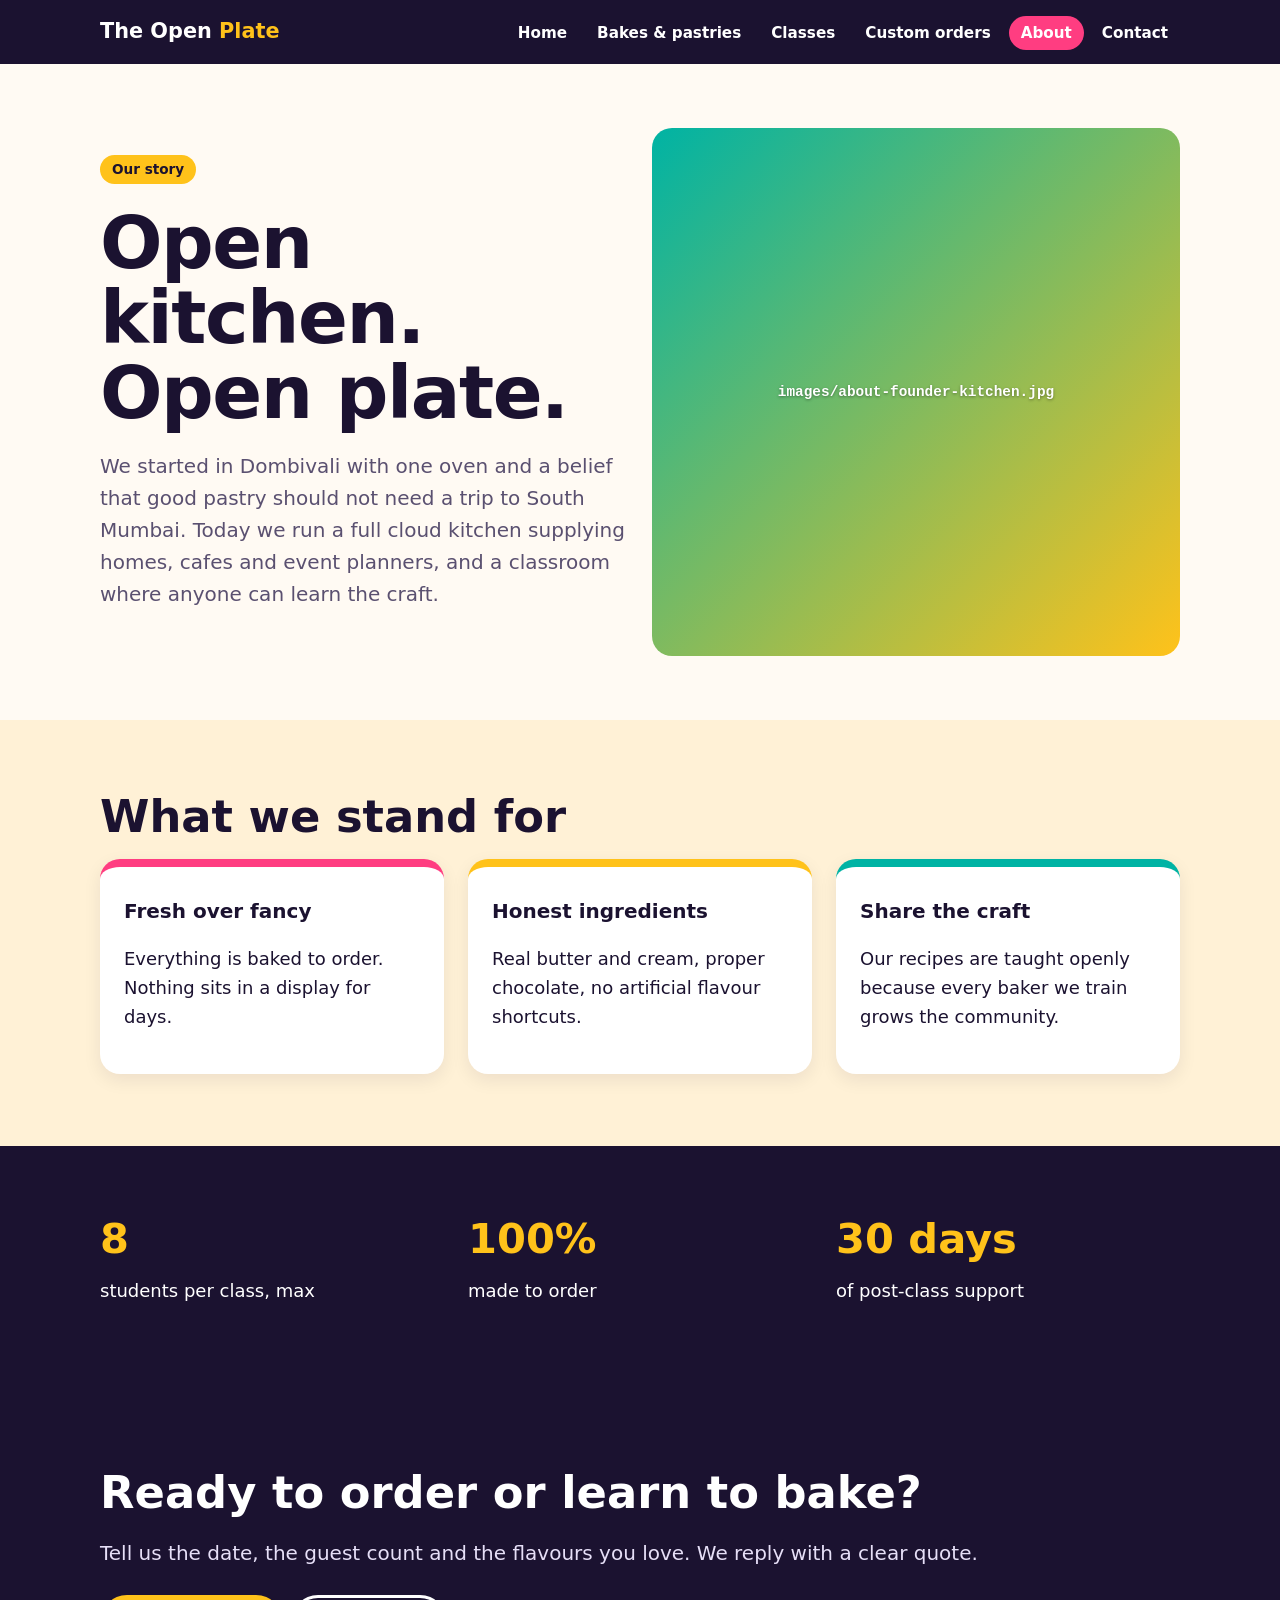
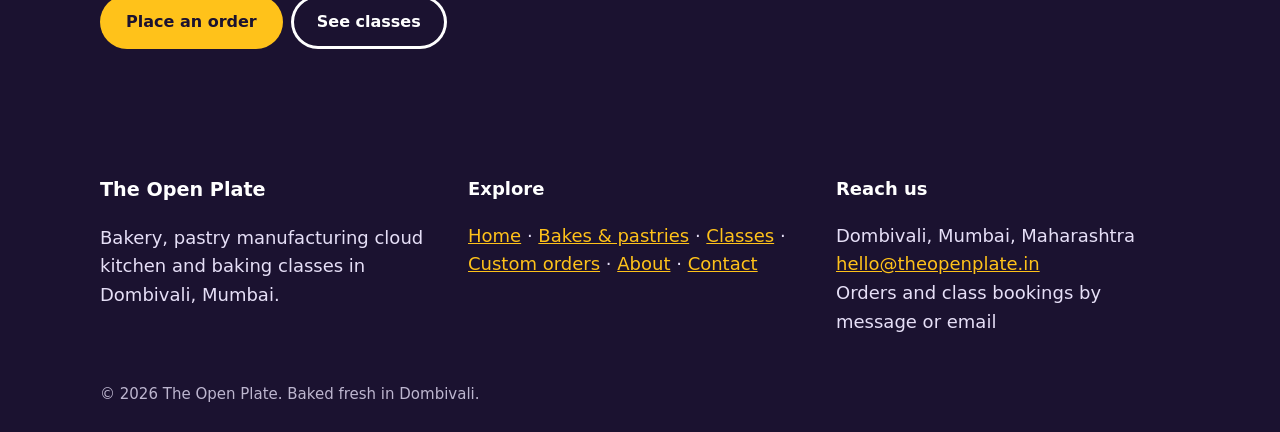
==== about.html @ f0460366 "Launch The Open Plate website" ====
<!doctype html><html lang="en"><head><meta charset="utf-8"><meta name="viewport" content="width=device-width,initial-scale=1">
<title>About The Open Plate | Dombivali cloud kitchen and baking school</title><meta name="description" content="The Open Plate is a Dombivali cloud kitchen that makes pastries and baked goods in small batches and teaches baking to home cooks."><link rel="stylesheet" href="assets.css"></head><body>
<header><div class="wrap nav"><a class="brand" href="index.html">The Open <span>Plate</span></a>
<button id="mb" aria-expanded="false" aria-controls="menu">Menu</button><nav aria-label="Main"><ul id="menu"><li><a href="index.html">Home</a></li><li><a href="menu.html">Bakes & pastries</a></li><li><a href="classes.html">Classes</a></li><li><a href="custom-orders.html">Custom orders</a></li><li><a href="about.html" aria-current=page>About</a></li><li><a href="contact.html">Contact</a></li></ul></nav></div></header>
<main><section class="hero"><div class="wrap grid g2"><div><span class="chip">Our story</span><h1>Open kitchen. Open plate.</h1><p class="lead">We started in Dombivali with one oven and a belief that good pastry should not need a trip to South Mumbai. Today we run a full cloud kitchen supplying homes, cafes and event planners, and a classroom where anyone can learn the craft.</p></div><div class="ph c tall" data-name="images/about-founder-kitchen.jpg"><img src="images/about-founder-kitchen.jpg" alt="The Open Plate baker rolling out pastry dough at the counter" loading="lazy" onerror="this.remove()"></div></div></section>
<section class="alt"><div class="wrap"><h2>What we stand for</h2><div class="grid g3">
<article class="card "><h3>Fresh over fancy</h3><p>Everything is baked to order. Nothing sits in a display for days.</p></article>
<article class="card y"><h3>Honest ingredients</h3><p>Real butter and cream, proper chocolate, no artificial flavour shortcuts.</p></article>
<article class="card t"><h3>Share the craft</h3><p>Our recipes are taught openly because every baker we train grows the community.</p></article></div></div></section>
<section class="dark"><div class="wrap grid g3"><div><div class="stat">8</div><p>students per class, max</p></div><div><div class="stat">100%</div><p>made to order</p></div><div><div class="stat">30 days</div><p>of post-class support</p></div></div></section><section class="dark"><div class="wrap"><h2>Ready to order or learn to bake?</h2><p class="lead">Tell us the date, the guest count and the flavours you love. We reply with a clear quote.</p><a class="btn y" href="contact.html">Place an order</a><a class="btn o" href="classes.html">See classes</a></div></section></main>
<footer><div class="wrap"><div class="grid g3"><div><strong style="color:#fff;font-size:1.2rem">The Open Plate</strong><p>Bakery, pastry manufacturing cloud kitchen and baking classes in Dombivali, Mumbai.</p></div>
<div><strong style="color:#fff">Explore</strong><p><a href="index.html">Home</a> · <a href="menu.html">Bakes & pastries</a> · <a href="classes.html">Classes</a> · <a href="custom-orders.html">Custom orders</a> · <a href="about.html">About</a> · <a href="contact.html">Contact</a></p></div>
<div><strong style="color:#fff">Reach us</strong><p>Dombivali, Mumbai, Maharashtra<br><a href="mailto:hello@theopenplate.in">hello@theopenplate.in</a><br>Orders and class bookings by message or email</p></div></div>
<small>© <span id="yr"></span> The Open Plate. Baked fresh in Dombivali.</small></div></footer>
<script>document.getElementById("yr").textContent=new Date().getFullYear();var b=document.getElementById("mb"),m=document.getElementById("menu");b.onclick=function(){var o=m.classList.toggle("open");b.setAttribute("aria-expanded",o)}</script></body></html>
---- assets.css ----
:root{--ink:#1b1230;--bg:#fffaf3;--pink:#ff3d81;--yellow:#ffc21a;--teal:#00b3a4;--violet:#6c3df5;--card:#fff;--muted:#5a5070}
*{box-sizing:border-box}html{scroll-behavior:smooth}
body{margin:0;font:18px/1.6 system-ui,-apple-system,"Segoe UI",Roboto,sans-serif;color:var(--ink);background:var(--bg)}
a{color:var(--violet)}:focus-visible{outline:3px solid var(--violet);outline-offset:3px;border-radius:6px}
.wrap{max-width:1120px;margin:0 auto;padding:0 20px}
header{background:var(--ink);position:sticky;top:0;z-index:5}
.nav{display:flex;align-items:center;justify-content:space-between;min-height:64px}
.brand{color:#fff;font-weight:900;font-size:1.3rem;text-decoration:none}.brand span{color:var(--yellow)}
nav ul{display:flex;gap:6px;list-style:none;margin:0;padding:0}
nav a{color:#fff;text-decoration:none;padding:8px 12px;border-radius:99px;font-weight:600;font-size:.95rem}
nav a:hover,nav a[aria-current]{background:var(--pink)}
#mb{display:none;background:var(--yellow);border:0;border-radius:10px;padding:8px 14px;font-weight:800;color:var(--ink);cursor:pointer}
h1{font-size:clamp(2.4rem,7vw,4.6rem);line-height:1.02;margin:.2em 0;font-weight:900;letter-spacing:-.02em}
h2{font-size:clamp(1.8rem,4.5vw,2.8rem);line-height:1.1;margin:0 0 .4em;font-weight:900}
h3{margin:.2em 0;font-size:1.25rem}
section{padding:72px 0}.alt{background:#fff1d6}.dark{background:var(--ink);color:#fff}
.hero{padding:64px 0}.grid{display:grid;gap:24px}.g2{grid-template-columns:repeat(2,1fr)}.g3{grid-template-columns:repeat(3,1fr)}.g4{grid-template-columns:repeat(4,1fr)}
.hero .grid{align-items:center}.lead{font-size:1.25rem;color:var(--muted)}.dark .lead{color:#e6dff7}
.chip{display:inline-block;background:var(--yellow);color:var(--ink);font-weight:800;font-size:.85rem;padding:4px 12px;border-radius:99px;margin:0 6px 6px 0}
.chip.t{background:var(--teal);color:#fff}.chip.p{background:var(--pink);color:#fff}.chip.v{background:var(--violet);color:#fff}
.btn{display:inline-block;background:var(--pink);color:#fff;font-weight:800;padding:14px 26px;border-radius:99px;text-decoration:none;margin:6px 8px 6px 0;border:0;font-size:1rem;cursor:pointer}
.btn.y{background:var(--yellow);color:var(--ink)}.btn.o{background:transparent;color:var(--ink);box-shadow:inset 0 0 0 3px var(--ink)}.dark .btn.o{color:#fff;box-shadow:inset 0 0 0 3px #fff}
.card{background:var(--card);border-radius:20px;padding:24px;border-top:8px solid var(--pink);box-shadow:0 6px 18px rgba(27,18,48,.08);color:var(--ink);transition:transform .2s}
.card:hover{transform:translateY(-4px)}.card.y{border-color:var(--yellow)}.card.t{border-color:var(--teal)}.card.v{border-color:var(--violet)}
.card .ph{margin:-8px -8px 16px;width:calc(100% + 16px)}
.ph{position:relative;display:flex;align-items:center;justify-content:center;aspect-ratio:4/3;border-radius:20px;overflow:hidden;background:linear-gradient(135deg,#ff3d81,#ffc21a);color:#fff;font:700 .9rem monospace;text-align:center;padding:10px}
.ph.b{background:linear-gradient(135deg,#6c3df5,#00b3a4)}.ph.c{background:linear-gradient(135deg,#00b3a4,#ffc21a)}.ph.d{background:linear-gradient(135deg,#ff3d81,#6c3df5)}
.ph.tall{aspect-ratio:1/1}.ph.wide{aspect-ratio:16/7}.ph img{position:absolute;inset:0;width:100%;height:100%;object-fit:cover}
.ph::after{content:attr(data-name);text-shadow:0 1px 3px rgba(0,0,0,.4)}
ul.tick{list-style:none;padding:0}ul.tick li{padding-left:28px;position:relative;margin:.4em 0}ul.tick li::before{content:"✓";position:absolute;left:0;color:var(--teal);font-weight:900}
.stat{font-size:2.6rem;font-weight:900;color:var(--yellow);line-height:1}
form{display:grid;gap:14px}label{font-weight:700}
input,select,textarea{width:100%;padding:12px 14px;border:2px solid var(--ink);border-radius:12px;font:inherit;background:#fff}
footer{background:var(--ink);color:#e6dff7;padding:48px 0 24px}footer a{color:var(--yellow)}
footer .grid{margin-bottom:24px}small{opacity:.8}
@media(max-width:860px){.g2,.g3,.g4{grid-template-columns:1fr}#mb{display:block}
nav ul{display:none;position:absolute;left:0;right:0;top:64px;background:var(--ink);flex-direction:column;padding:12px 20px}nav ul.open{display:flex}}
@media(prefers-reduced-motion:reduce){*{transition:none!important;scroll-behavior:auto!important}.card:hover{transform:none}}
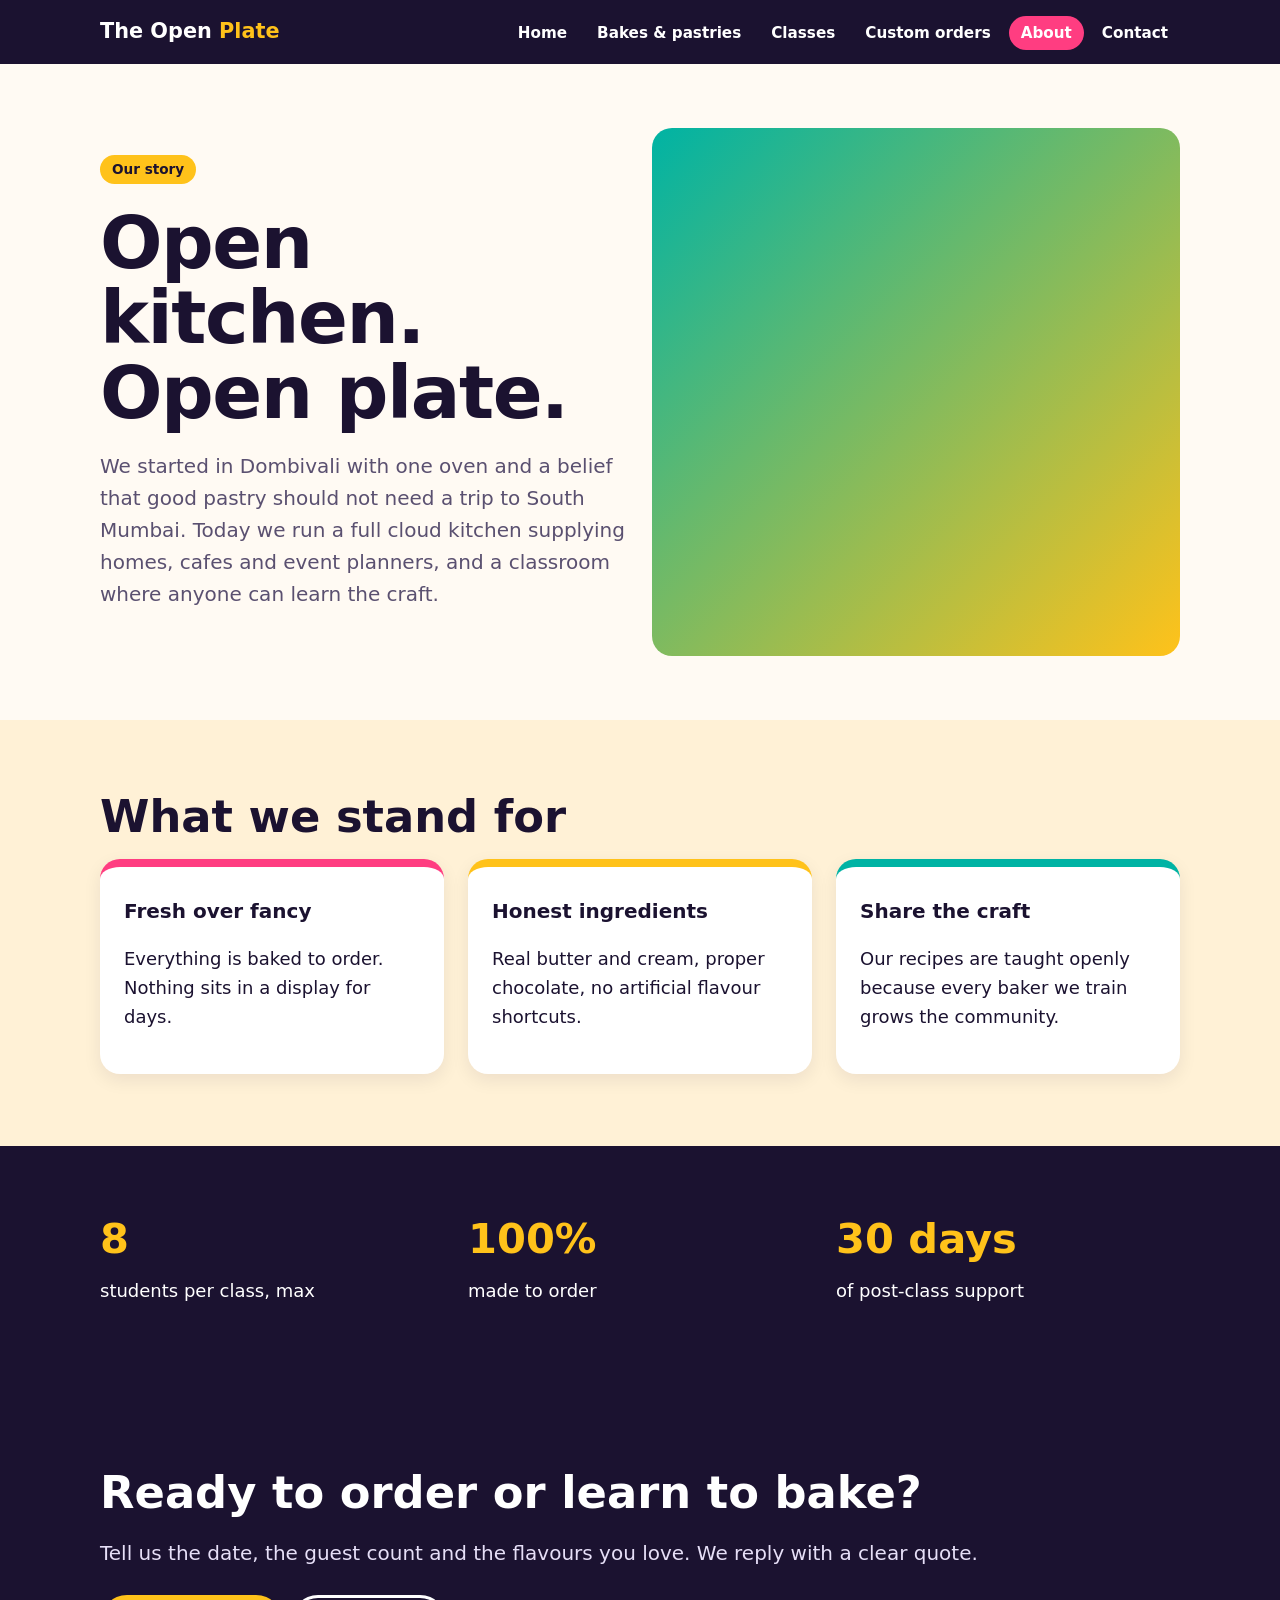
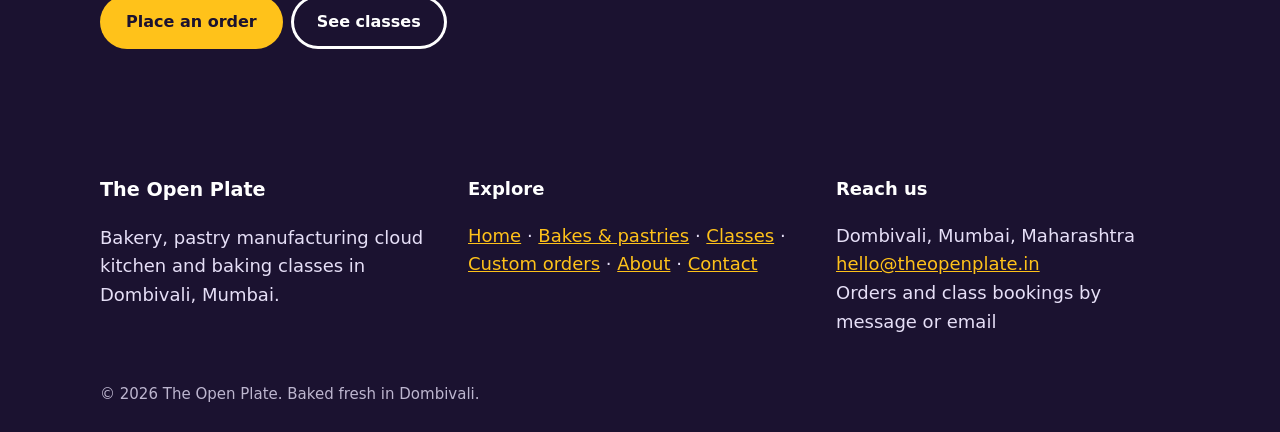
==== commit d79bb252: "Replace missing image placeholders with bakery stock photography" ====
--- a/about.html
+++ b/about.html
@@ -2,7 +2,7 @@
 <title>About The Open Plate | Dombivali cloud kitchen and baking school</title><meta name="description" content="The Open Plate is a Dombivali cloud kitchen that makes pastries and baked goods in small batches and teaches baking to home cooks."><link rel="stylesheet" href="assets.css"></head><body>
 <header><div class="wrap nav"><a class="brand" href="index.html">The Open <span>Plate</span></a>
 <button id="mb" aria-expanded="false" aria-controls="menu">Menu</button><nav aria-label="Main"><ul id="menu"><li><a href="index.html">Home</a></li><li><a href="menu.html">Bakes & pastries</a></li><li><a href="classes.html">Classes</a></li><li><a href="custom-orders.html">Custom orders</a></li><li><a href="about.html" aria-current=page>About</a></li><li><a href="contact.html">Contact</a></li></ul></nav></div></header>
-<main><section class="hero"><div class="wrap grid g2"><div><span class="chip">Our story</span><h1>Open kitchen. Open plate.</h1><p class="lead">We started in Dombivali with one oven and a belief that good pastry should not need a trip to South Mumbai. Today we run a full cloud kitchen supplying homes, cafes and event planners, and a classroom where anyone can learn the craft.</p></div><div class="ph c tall" data-name="images/about-founder-kitchen.jpg"><img src="images/about-founder-kitchen.jpg" alt="The Open Plate baker rolling out pastry dough at the counter" loading="lazy" onerror="this.remove()"></div></div></section>
+<main><section class="hero"><div class="wrap grid g2"><div><span class="chip">Our story</span><h1>Open kitchen. Open plate.</h1><p class="lead">We started in Dombivali with one oven and a belief that good pastry should not need a trip to South Mumbai. Today we run a full cloud kitchen supplying homes, cafes and event planners, and a classroom where anyone can learn the craft.</p></div><div class="ph c tall"><img src="https://images.unsplash.com/photo-1519869325930-281384150729?auto=format&fit=crop&w=1200&q=85" alt="The Open Plate baker rolling out pastry dough at the counter" loading="lazy" onerror="this.remove()"></div></div></section>
 <section class="alt"><div class="wrap"><h2>What we stand for</h2><div class="grid g3">
 <article class="card "><h3>Fresh over fancy</h3><p>Everything is baked to order. Nothing sits in a display for days.</p></article>
 <article class="card y"><h3>Honest ingredients</h3><p>Real butter and cream, proper chocolate, no artificial flavour shortcuts.</p></article>
--- a/assets.css
+++ b/assets.css
@@ -22,7 +22,7 @@
 .btn.y{background:var(--yellow);color:var(--ink)}.btn.o{background:transparent;color:var(--ink);box-shadow:inset 0 0 0 3px var(--ink)}.dark .btn.o{color:#fff;box-shadow:inset 0 0 0 3px #fff}
 .card{background:var(--card);border-radius:20px;padding:24px;border-top:8px solid var(--pink);box-shadow:0 6px 18px rgba(27,18,48,.08);color:var(--ink);transition:transform .2s}
 .card:hover{transform:translateY(-4px)}.card.y{border-color:var(--yellow)}.card.t{border-color:var(--teal)}.card.v{border-color:var(--violet)}
-.card .ph{margin:-8px -8px 16px;width:calc(100% + 16px)}
+.items{list-style:none;padding:0;margin:8px 0 0;display:flex;flex-wrap:wrap;gap:6px}.items li{background:#fff1d6;border-radius:99px;padding:4px 12px;font-size:.92rem;font-weight:600}.card .ph{margin:-8px -8px 16px;width:calc(100% + 16px)}
 .ph{position:relative;display:flex;align-items:center;justify-content:center;aspect-ratio:4/3;border-radius:20px;overflow:hidden;background:linear-gradient(135deg,#ff3d81,#ffc21a);color:#fff;font:700 .9rem monospace;text-align:center;padding:10px}
 .ph.b{background:linear-gradient(135deg,#6c3df5,#00b3a4)}.ph.c{background:linear-gradient(135deg,#00b3a4,#ffc21a)}.ph.d{background:linear-gradient(135deg,#ff3d81,#6c3df5)}
 .ph.tall{aspect-ratio:1/1}.ph.wide{aspect-ratio:16/7}.ph img{position:absolute;inset:0;width:100%;height:100%;object-fit:cover}
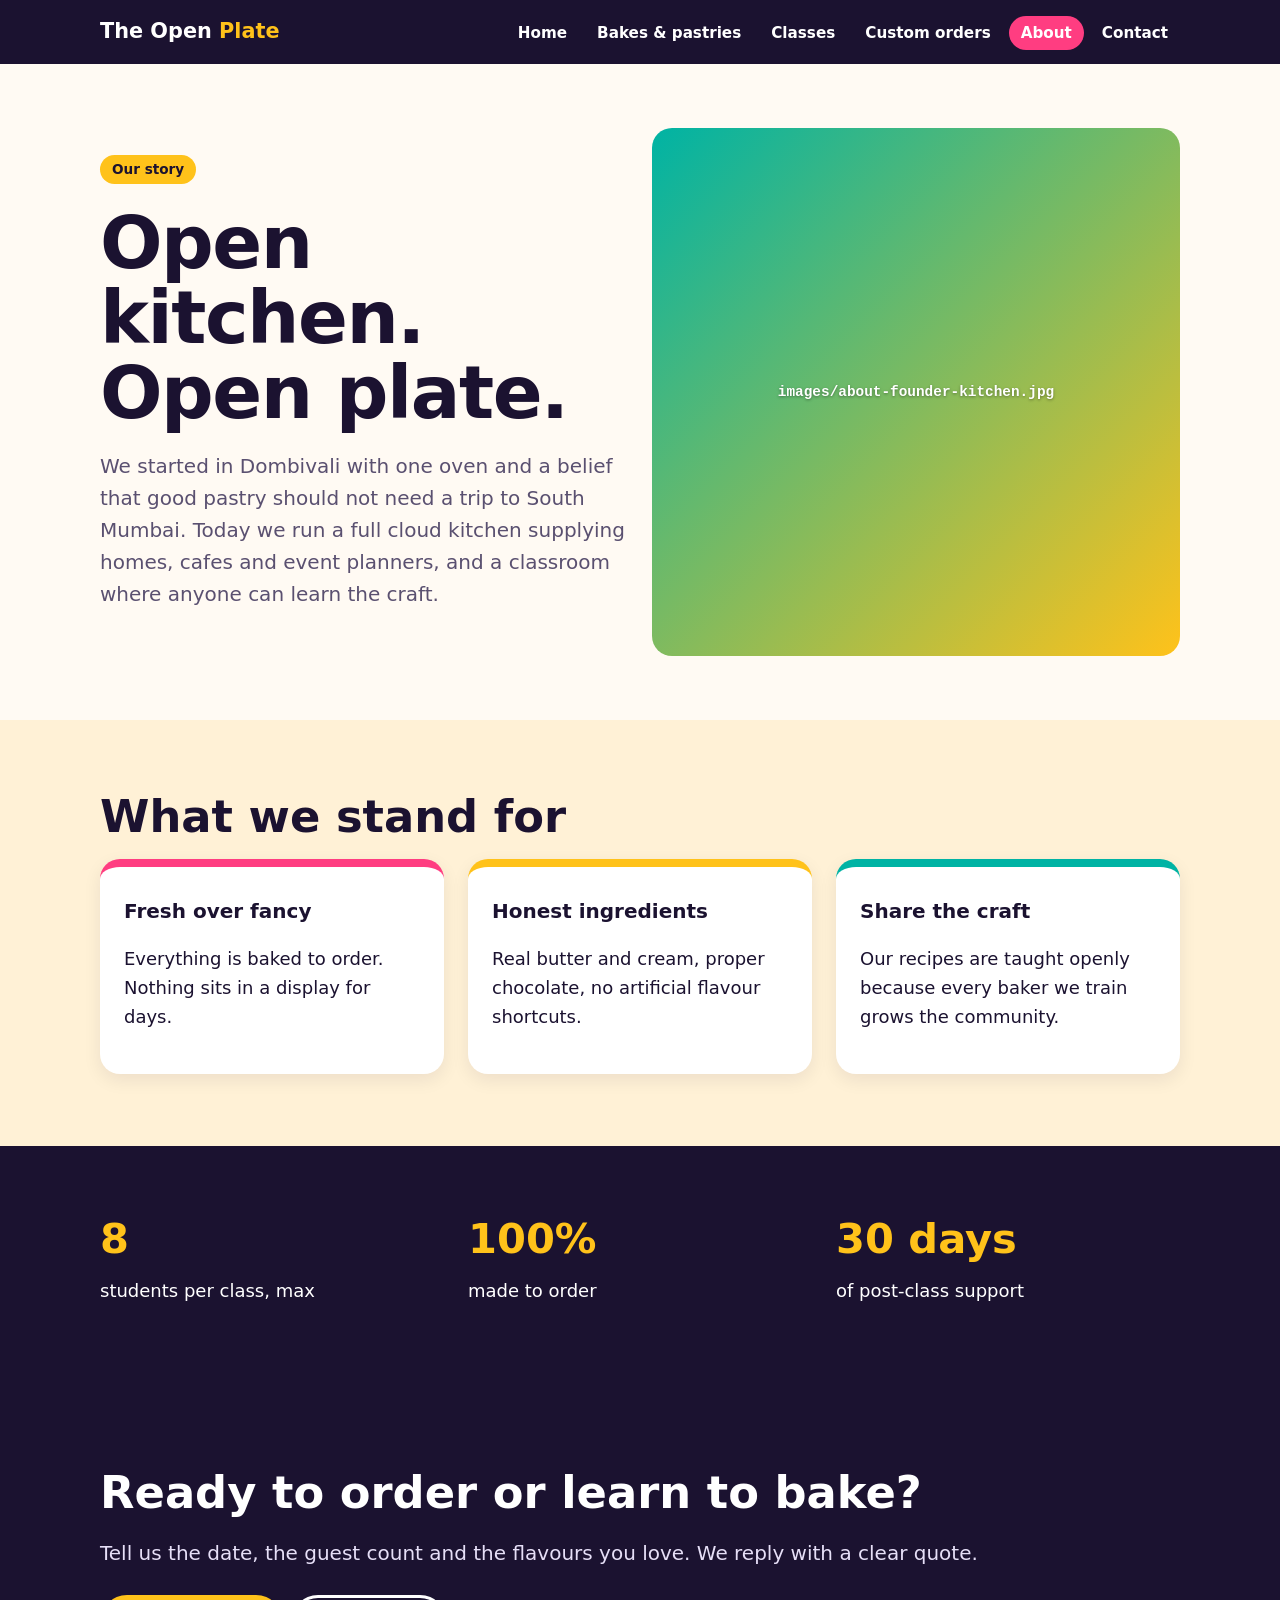
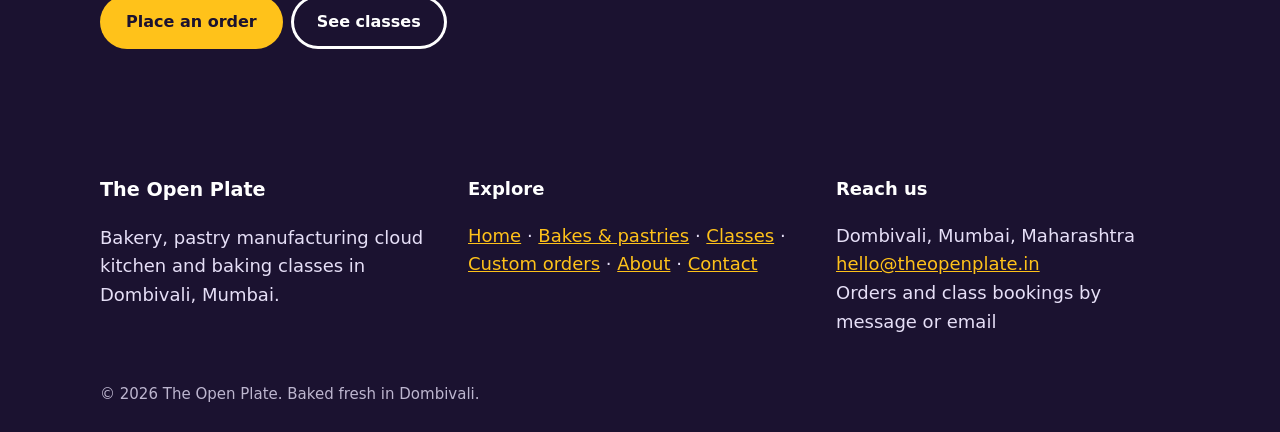
==== commit ec0a28e2: "Add more home page sections" ====
--- a/about.html
+++ b/about.html
@@ -2,7 +2,7 @@
 <title>About The Open Plate | Dombivali cloud kitchen and baking school</title><meta name="description" content="The Open Plate is a Dombivali cloud kitchen that makes pastries and baked goods in small batches and teaches baking to home cooks."><link rel="stylesheet" href="assets.css"></head><body>
 <header><div class="wrap nav"><a class="brand" href="index.html">The Open <span>Plate</span></a>
 <button id="mb" aria-expanded="false" aria-controls="menu">Menu</button><nav aria-label="Main"><ul id="menu"><li><a href="index.html">Home</a></li><li><a href="menu.html">Bakes & pastries</a></li><li><a href="classes.html">Classes</a></li><li><a href="custom-orders.html">Custom orders</a></li><li><a href="about.html" aria-current=page>About</a></li><li><a href="contact.html">Contact</a></li></ul></nav></div></header>
-<main><section class="hero"><div class="wrap grid g2"><div><span class="chip">Our story</span><h1>Open kitchen. Open plate.</h1><p class="lead">We started in Dombivali with one oven and a belief that good pastry should not need a trip to South Mumbai. Today we run a full cloud kitchen supplying homes, cafes and event planners, and a classroom where anyone can learn the craft.</p></div><div class="ph c tall"><img src="https://images.unsplash.com/photo-1519869325930-281384150729?auto=format&fit=crop&w=1200&q=85" alt="The Open Plate baker rolling out pastry dough at the counter" loading="lazy" onerror="this.remove()"></div></div></section>
+<main><section class="hero"><div class="wrap grid g2"><div><span class="chip">Our story</span><h1>Open kitchen. Open plate.</h1><p class="lead">We started in Dombivali with one oven and a belief that good pastry should not need a trip to South Mumbai. Today we run a full cloud kitchen supplying homes, cafes and event planners, and a classroom where anyone can learn the craft.</p></div><div class="ph c tall" data-name="images/about-founder-kitchen.jpg"><img src="images/about-founder-kitchen.jpg" alt="The Open Plate baker rolling out pastry dough at the counter" loading="lazy" onerror="this.remove()"></div></div></section>
 <section class="alt"><div class="wrap"><h2>What we stand for</h2><div class="grid g3">
 <article class="card "><h3>Fresh over fancy</h3><p>Everything is baked to order. Nothing sits in a display for days.</p></article>
 <article class="card y"><h3>Honest ingredients</h3><p>Real butter and cream, proper chocolate, no artificial flavour shortcuts.</p></article>
--- a/assets.css
+++ b/assets.css
@@ -22,7 +22,7 @@
 .btn.y{background:var(--yellow);color:var(--ink)}.btn.o{background:transparent;color:var(--ink);box-shadow:inset 0 0 0 3px var(--ink)}.dark .btn.o{color:#fff;box-shadow:inset 0 0 0 3px #fff}
 .card{background:var(--card);border-radius:20px;padding:24px;border-top:8px solid var(--pink);box-shadow:0 6px 18px rgba(27,18,48,.08);color:var(--ink);transition:transform .2s}
 .card:hover{transform:translateY(-4px)}.card.y{border-color:var(--yellow)}.card.t{border-color:var(--teal)}.card.v{border-color:var(--violet)}
-.items{list-style:none;padding:0;margin:8px 0 0;display:flex;flex-wrap:wrap;gap:6px}.items li{background:#fff1d6;border-radius:99px;padding:4px 12px;font-size:.92rem;font-weight:600}.card .ph{margin:-8px -8px 16px;width:calc(100% + 16px)}
+.items{list-style:none;padding:0;margin:8px 0 0;display:flex;flex-wrap:wrap;gap:6px}.items li{background:#fff1d6;border-radius:99px;padding:4px 12px;font-size:.92rem;font-weight:600}details.card{margin:14px 0;padding:16px 20px}summary{font-weight:800;cursor:pointer}details p{margin:.6em 0 0}.chip.y{background:var(--yellow)}.card .ph{margin:-8px -8px 16px;width:calc(100% + 16px)}
 .ph{position:relative;display:flex;align-items:center;justify-content:center;aspect-ratio:4/3;border-radius:20px;overflow:hidden;background:linear-gradient(135deg,#ff3d81,#ffc21a);color:#fff;font:700 .9rem monospace;text-align:center;padding:10px}
 .ph.b{background:linear-gradient(135deg,#6c3df5,#00b3a4)}.ph.c{background:linear-gradient(135deg,#00b3a4,#ffc21a)}.ph.d{background:linear-gradient(135deg,#ff3d81,#6c3df5)}
 .ph.tall{aspect-ratio:1/1}.ph.wide{aspect-ratio:16/7}.ph img{position:absolute;inset:0;width:100%;height:100%;object-fit:cover}
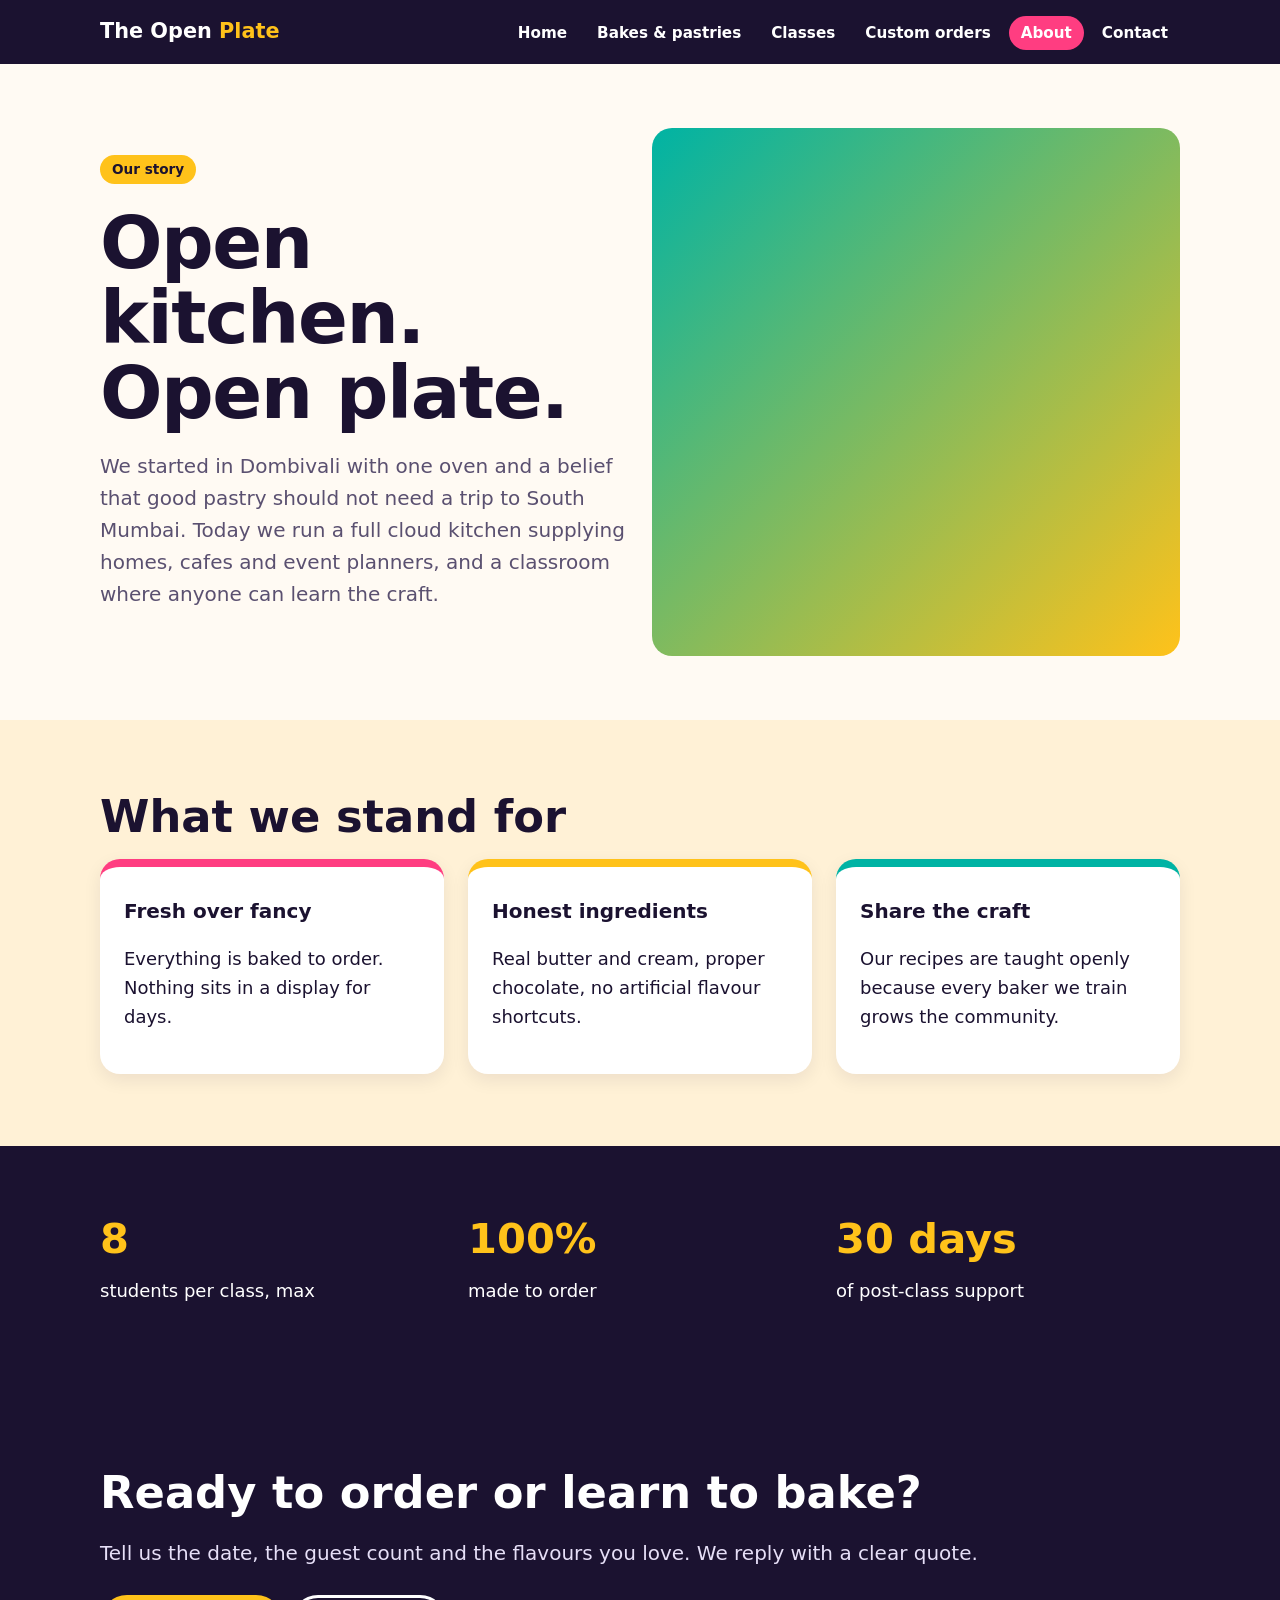
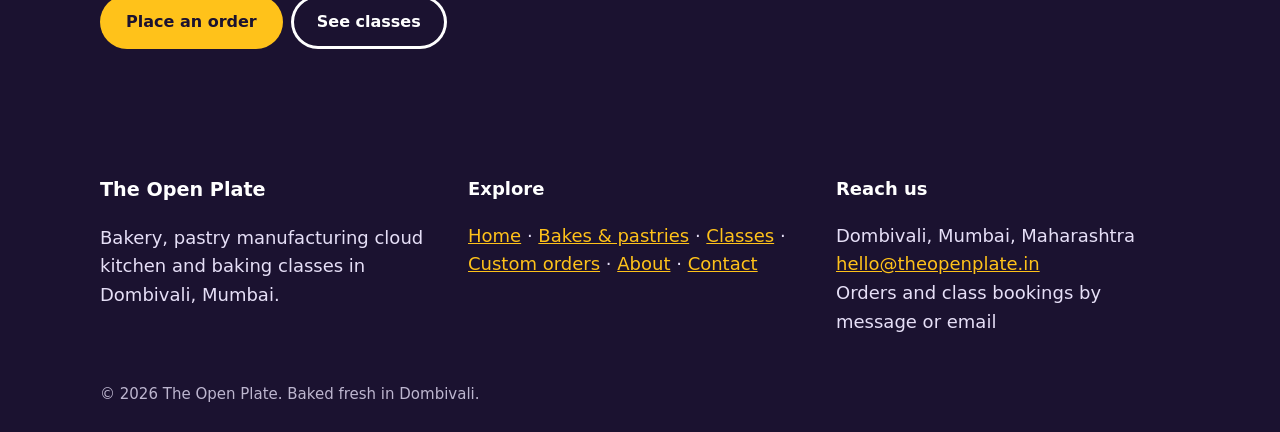
==== commit 3601d89b: "Refresh stock photography for updated website content" ====
--- a/about.html
+++ b/about.html
@@ -2,7 +2,7 @@
 <title>About The Open Plate | Dombivali cloud kitchen and baking school</title><meta name="description" content="The Open Plate is a Dombivali cloud kitchen that makes pastries and baked goods in small batches and teaches baking to home cooks."><link rel="stylesheet" href="assets.css"></head><body>
 <header><div class="wrap nav"><a class="brand" href="index.html">The Open <span>Plate</span></a>
 <button id="mb" aria-expanded="false" aria-controls="menu">Menu</button><nav aria-label="Main"><ul id="menu"><li><a href="index.html">Home</a></li><li><a href="menu.html">Bakes & pastries</a></li><li><a href="classes.html">Classes</a></li><li><a href="custom-orders.html">Custom orders</a></li><li><a href="about.html" aria-current=page>About</a></li><li><a href="contact.html">Contact</a></li></ul></nav></div></header>
-<main><section class="hero"><div class="wrap grid g2"><div><span class="chip">Our story</span><h1>Open kitchen. Open plate.</h1><p class="lead">We started in Dombivali with one oven and a belief that good pastry should not need a trip to South Mumbai. Today we run a full cloud kitchen supplying homes, cafes and event planners, and a classroom where anyone can learn the craft.</p></div><div class="ph c tall" data-name="images/about-founder-kitchen.jpg"><img src="images/about-founder-kitchen.jpg" alt="The Open Plate baker rolling out pastry dough at the counter" loading="lazy" onerror="this.remove()"></div></div></section>
+<main><section class="hero"><div class="wrap grid g2"><div><span class="chip">Our story</span><h1>Open kitchen. Open plate.</h1><p class="lead">We started in Dombivali with one oven and a belief that good pastry should not need a trip to South Mumbai. Today we run a full cloud kitchen supplying homes, cafes and event planners, and a classroom where anyone can learn the craft.</p></div><div class="ph c tall"><img src="https://images.unsplash.com/photo-1556911220-bff31c812dba?auto=format&fit=crop&w=1200&q=85" alt="The Open Plate baker rolling out pastry dough at the counter" loading="lazy" onerror="this.remove()"></div></div></section>
 <section class="alt"><div class="wrap"><h2>What we stand for</h2><div class="grid g3">
 <article class="card "><h3>Fresh over fancy</h3><p>Everything is baked to order. Nothing sits in a display for days.</p></article>
 <article class="card y"><h3>Honest ingredients</h3><p>Real butter and cream, proper chocolate, no artificial flavour shortcuts.</p></article>
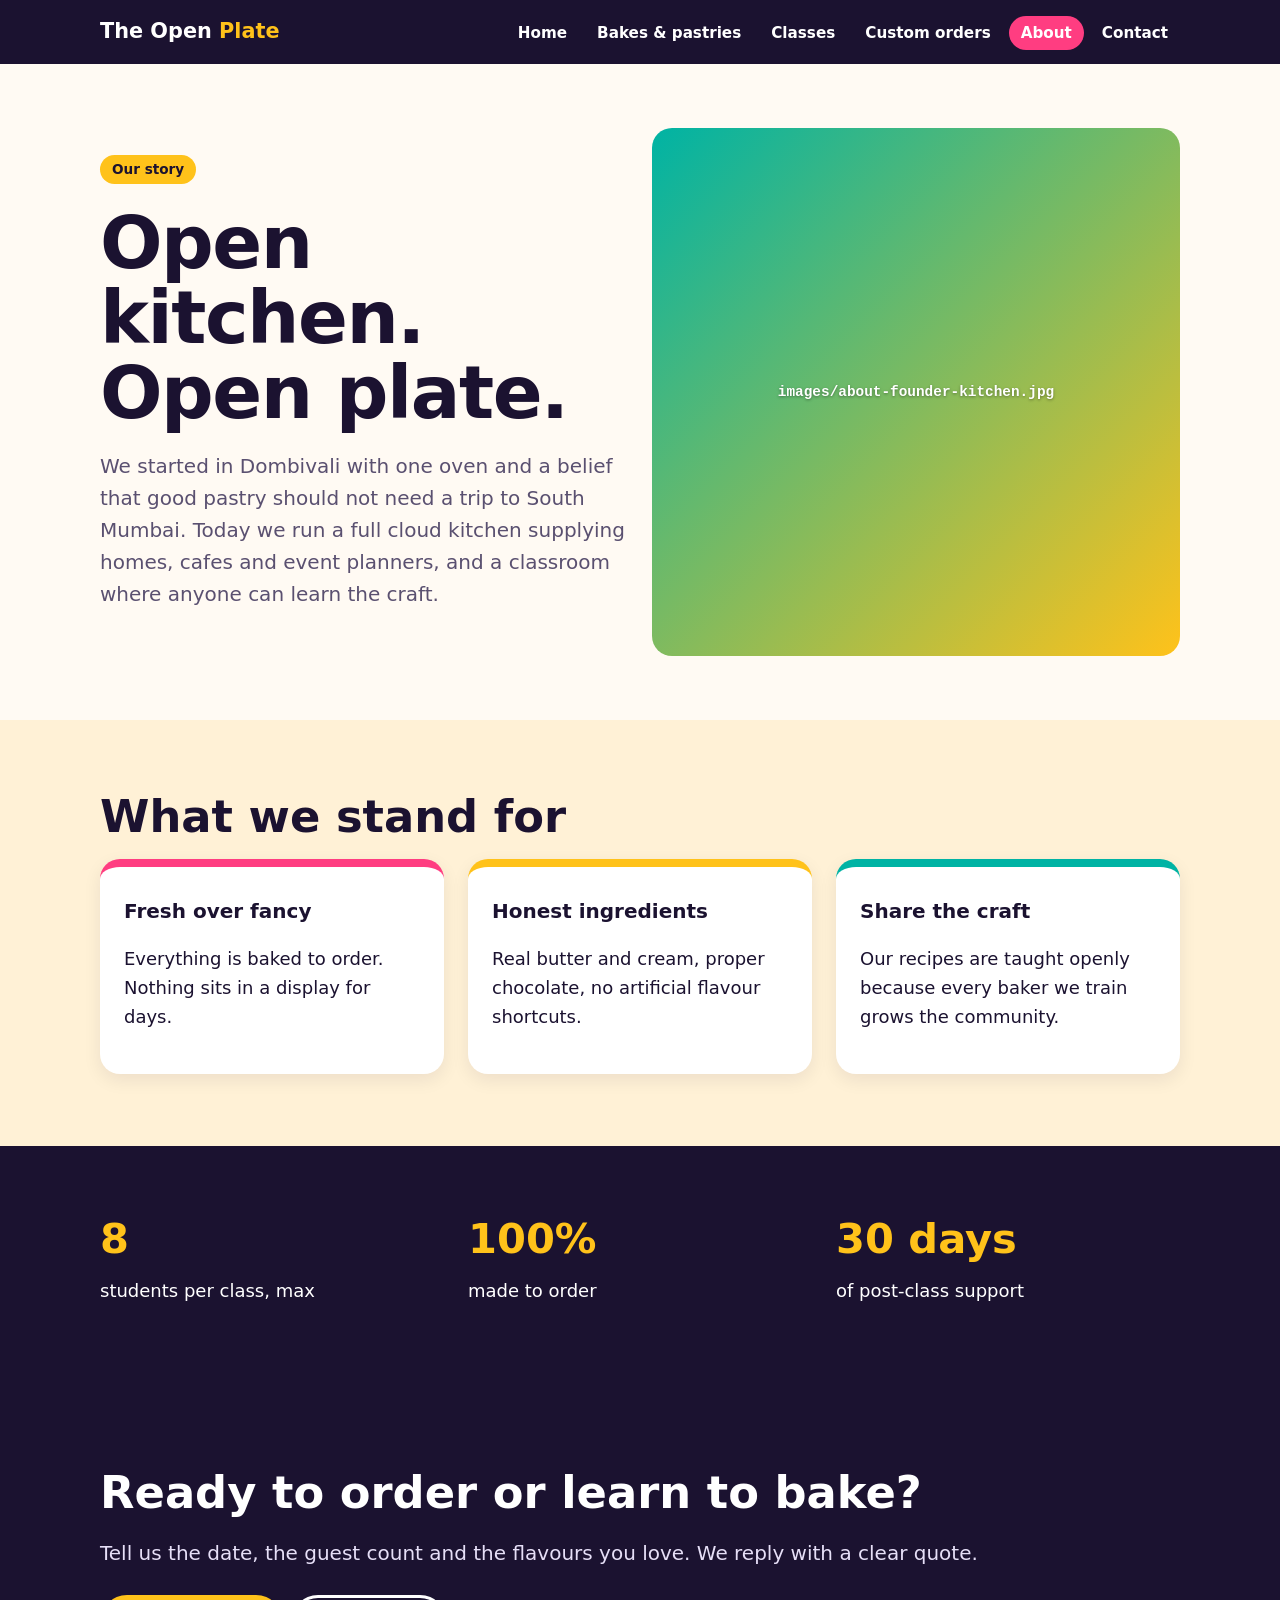
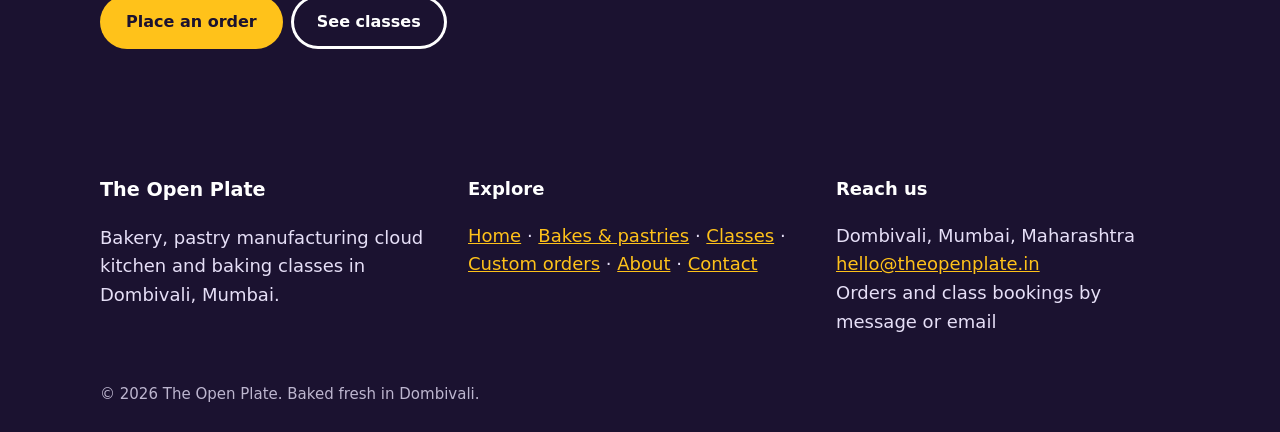
==== commit e3e78cc3: "Bakery illustration for home hero" ====
--- a/about.html
+++ b/about.html
@@ -2,7 +2,7 @@
 <title>About The Open Plate | Dombivali cloud kitchen and baking school</title><meta name="description" content="The Open Plate is a Dombivali cloud kitchen that makes pastries and baked goods in small batches and teaches baking to home cooks."><link rel="stylesheet" href="assets.css"></head><body>
 <header><div class="wrap nav"><a class="brand" href="index.html">The Open <span>Plate</span></a>
 <button id="mb" aria-expanded="false" aria-controls="menu">Menu</button><nav aria-label="Main"><ul id="menu"><li><a href="index.html">Home</a></li><li><a href="menu.html">Bakes & pastries</a></li><li><a href="classes.html">Classes</a></li><li><a href="custom-orders.html">Custom orders</a></li><li><a href="about.html" aria-current=page>About</a></li><li><a href="contact.html">Contact</a></li></ul></nav></div></header>
-<main><section class="hero"><div class="wrap grid g2"><div><span class="chip">Our story</span><h1>Open kitchen. Open plate.</h1><p class="lead">We started in Dombivali with one oven and a belief that good pastry should not need a trip to South Mumbai. Today we run a full cloud kitchen supplying homes, cafes and event planners, and a classroom where anyone can learn the craft.</p></div><div class="ph c tall"><img src="https://images.unsplash.com/photo-1556911220-bff31c812dba?auto=format&fit=crop&w=1200&q=85" alt="The Open Plate baker rolling out pastry dough at the counter" loading="lazy" onerror="this.remove()"></div></div></section>
+<main><section class="hero"><div class="wrap grid g2"><div><span class="chip">Our story</span><h1>Open kitchen. Open plate.</h1><p class="lead">We started in Dombivali with one oven and a belief that good pastry should not need a trip to South Mumbai. Today we run a full cloud kitchen supplying homes, cafes and event planners, and a classroom where anyone can learn the craft.</p></div><div class="ph c tall" data-name="images/about-founder-kitchen.jpg"><img src="images/about-founder-kitchen.jpg" alt="The Open Plate baker rolling out pastry dough at the counter" loading="lazy" onerror="this.remove()"></div></div></section>
 <section class="alt"><div class="wrap"><h2>What we stand for</h2><div class="grid g3">
 <article class="card "><h3>Fresh over fancy</h3><p>Everything is baked to order. Nothing sits in a display for days.</p></article>
 <article class="card y"><h3>Honest ingredients</h3><p>Real butter and cream, proper chocolate, no artificial flavour shortcuts.</p></article>
--- a/assets.css
+++ b/assets.css
@@ -26,7 +26,7 @@
 .ph{position:relative;display:flex;align-items:center;justify-content:center;aspect-ratio:4/3;border-radius:20px;overflow:hidden;background:linear-gradient(135deg,#ff3d81,#ffc21a);color:#fff;font:700 .9rem monospace;text-align:center;padding:10px}
 .ph.b{background:linear-gradient(135deg,#6c3df5,#00b3a4)}.ph.c{background:linear-gradient(135deg,#00b3a4,#ffc21a)}.ph.d{background:linear-gradient(135deg,#ff3d81,#6c3df5)}
 .ph.tall{aspect-ratio:1/1}.ph.wide{aspect-ratio:16/7}.ph img{position:absolute;inset:0;width:100%;height:100%;object-fit:cover}
-.ph::after{content:attr(data-name);text-shadow:0 1px 3px rgba(0,0,0,.4)}
+.ph.art::after{content:""}.ph::after{content:attr(data-name);text-shadow:0 1px 3px rgba(0,0,0,.4)}
 ul.tick{list-style:none;padding:0}ul.tick li{padding-left:28px;position:relative;margin:.4em 0}ul.tick li::before{content:"✓";position:absolute;left:0;color:var(--teal);font-weight:900}
 .stat{font-size:2.6rem;font-weight:900;color:var(--yellow);line-height:1}
 form{display:grid;gap:14px}label{font-weight:700}
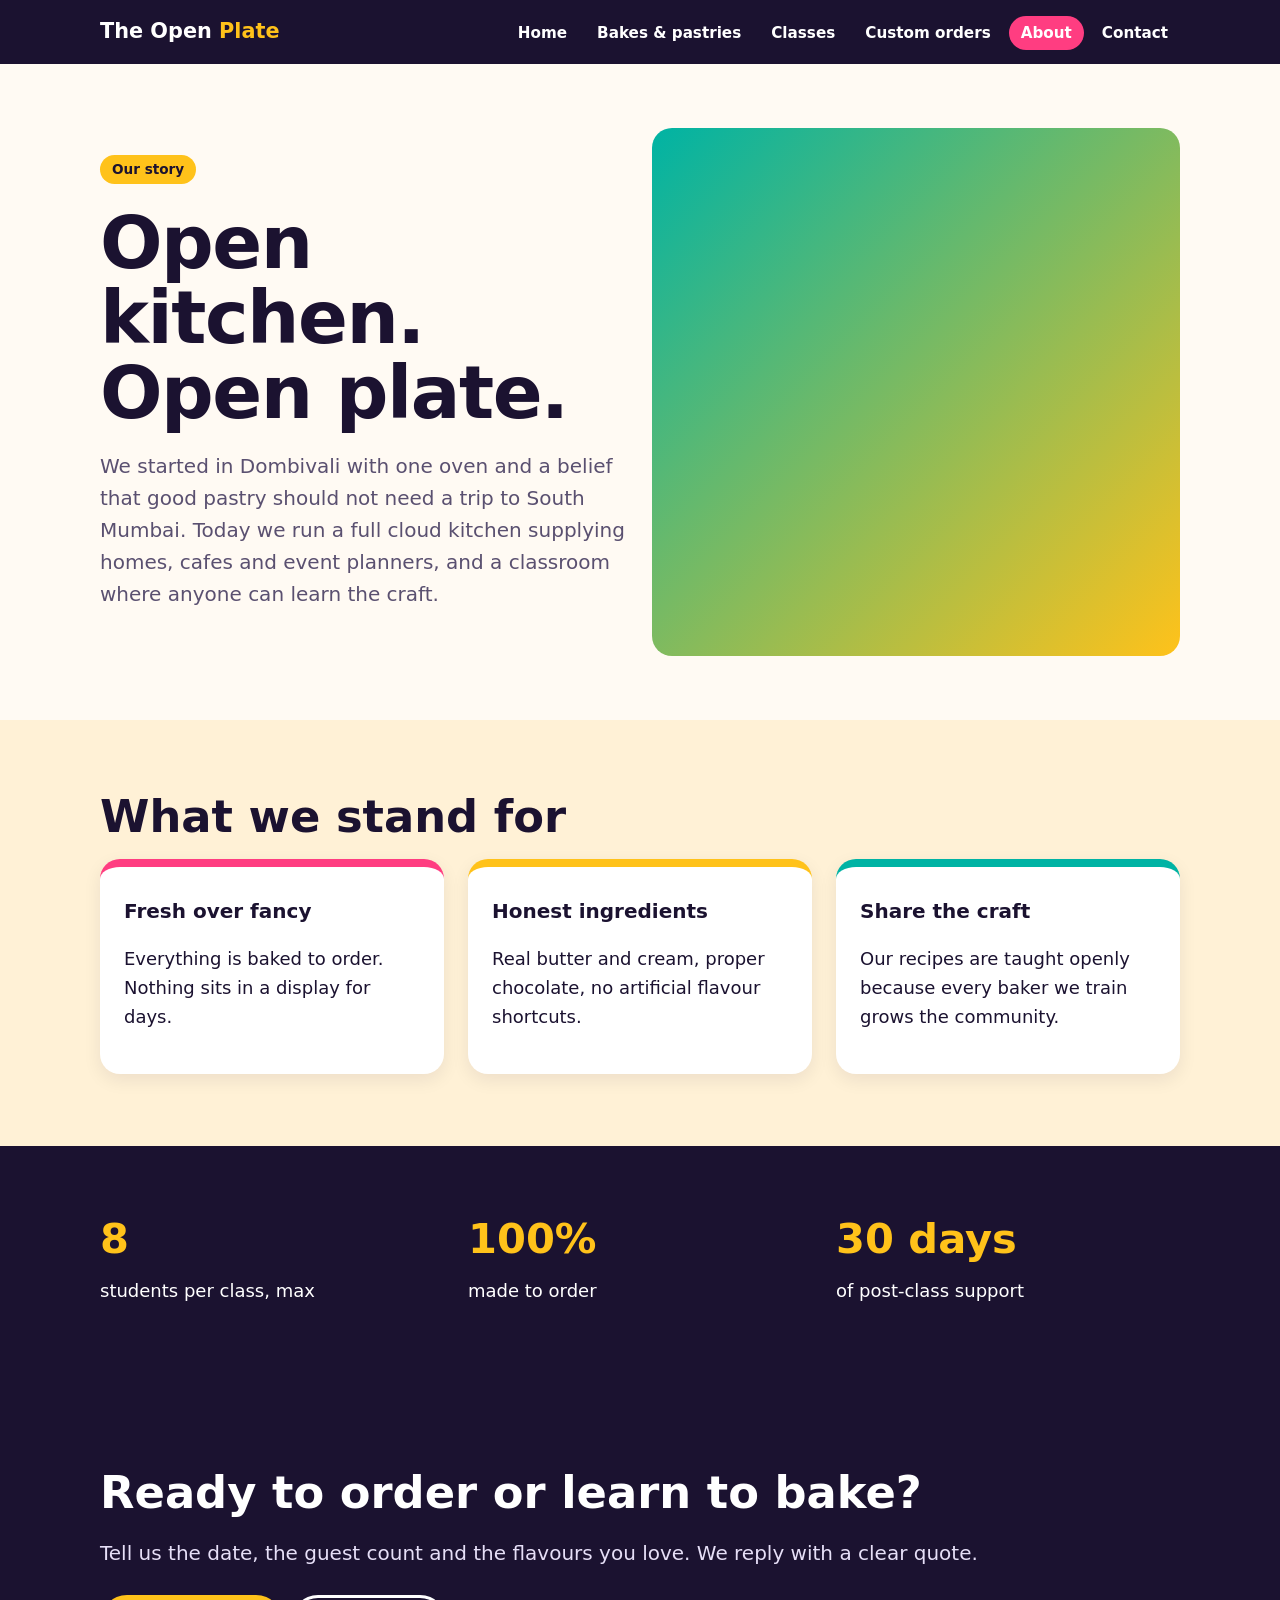
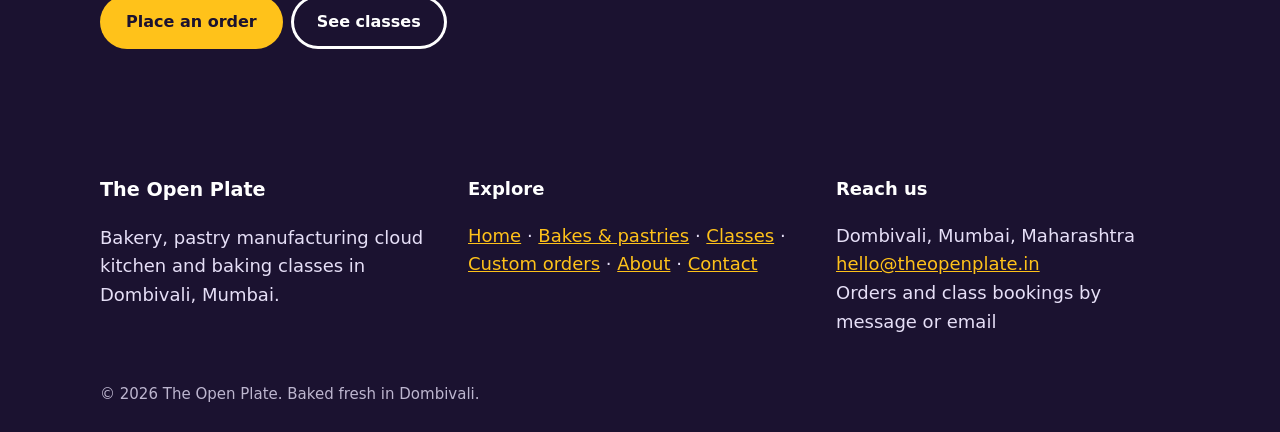
==== commit a447e662: "Replace local image placeholders with reliable bakery photography" ====
--- a/about.html
+++ b/about.html
@@ -2,7 +2,7 @@
 <title>About The Open Plate | Dombivali cloud kitchen and baking school</title><meta name="description" content="The Open Plate is a Dombivali cloud kitchen that makes pastries and baked goods in small batches and teaches baking to home cooks."><link rel="stylesheet" href="assets.css"></head><body>
 <header><div class="wrap nav"><a class="brand" href="index.html">The Open <span>Plate</span></a>
 <button id="mb" aria-expanded="false" aria-controls="menu">Menu</button><nav aria-label="Main"><ul id="menu"><li><a href="index.html">Home</a></li><li><a href="menu.html">Bakes & pastries</a></li><li><a href="classes.html">Classes</a></li><li><a href="custom-orders.html">Custom orders</a></li><li><a href="about.html" aria-current=page>About</a></li><li><a href="contact.html">Contact</a></li></ul></nav></div></header>
-<main><section class="hero"><div class="wrap grid g2"><div><span class="chip">Our story</span><h1>Open kitchen. Open plate.</h1><p class="lead">We started in Dombivali with one oven and a belief that good pastry should not need a trip to South Mumbai. Today we run a full cloud kitchen supplying homes, cafes and event planners, and a classroom where anyone can learn the craft.</p></div><div class="ph c tall" data-name="images/about-founder-kitchen.jpg"><img src="images/about-founder-kitchen.jpg" alt="The Open Plate baker rolling out pastry dough at the counter" loading="lazy" onerror="this.remove()"></div></div></section>
+<main><section class="hero"><div class="wrap grid g2"><div><span class="chip">Our story</span><h1>Open kitchen. Open plate.</h1><p class="lead">We started in Dombivali with one oven and a belief that good pastry should not need a trip to South Mumbai. Today we run a full cloud kitchen supplying homes, cafes and event planners, and a classroom where anyone can learn the craft.</p></div><div class="ph c tall"><img src="https://images.unsplash.com/photo-1556911220-bff31c812dba?auto=format&fit=crop&w=1200&q=80" alt="The Open Plate baker rolling out pastry dough at the counter" loading="lazy" onerror="this.remove()"></div></div></section>
 <section class="alt"><div class="wrap"><h2>What we stand for</h2><div class="grid g3">
 <article class="card "><h3>Fresh over fancy</h3><p>Everything is baked to order. Nothing sits in a display for days.</p></article>
 <article class="card y"><h3>Honest ingredients</h3><p>Real butter and cream, proper chocolate, no artificial flavour shortcuts.</p></article>
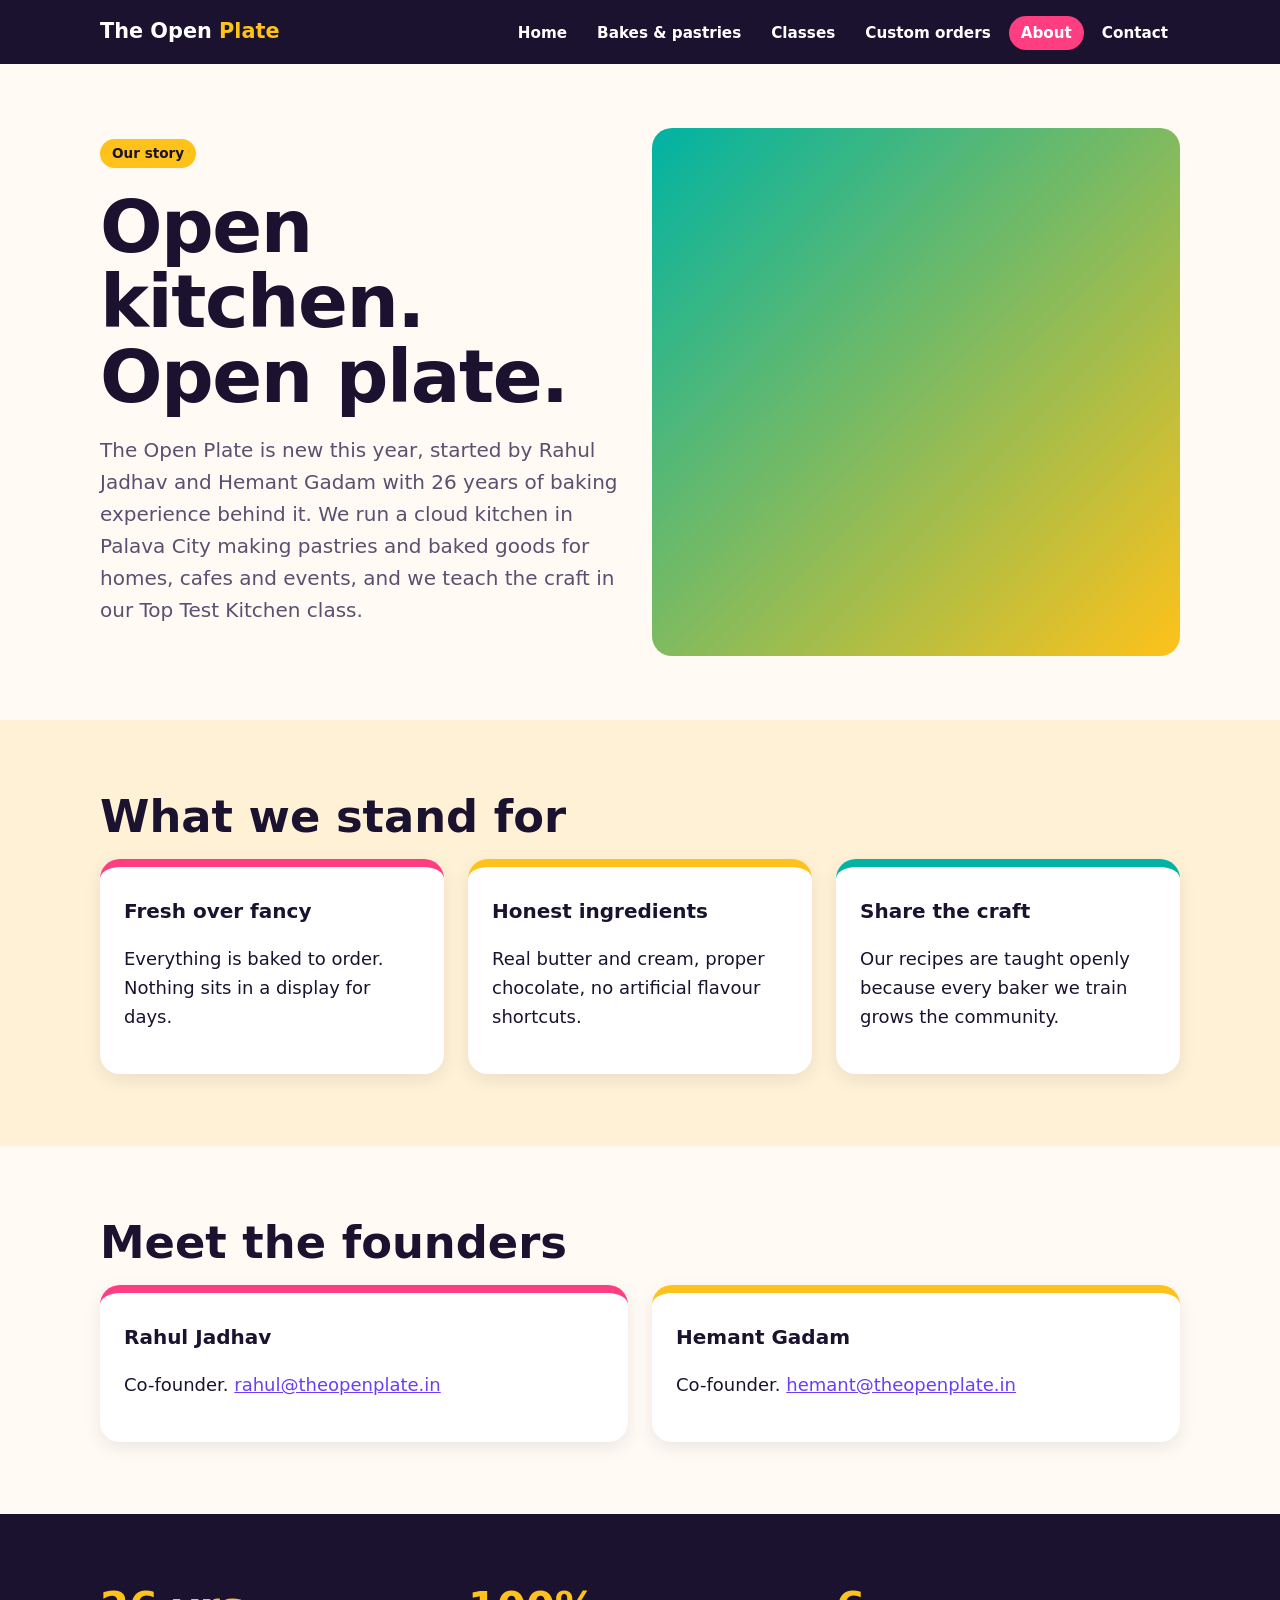
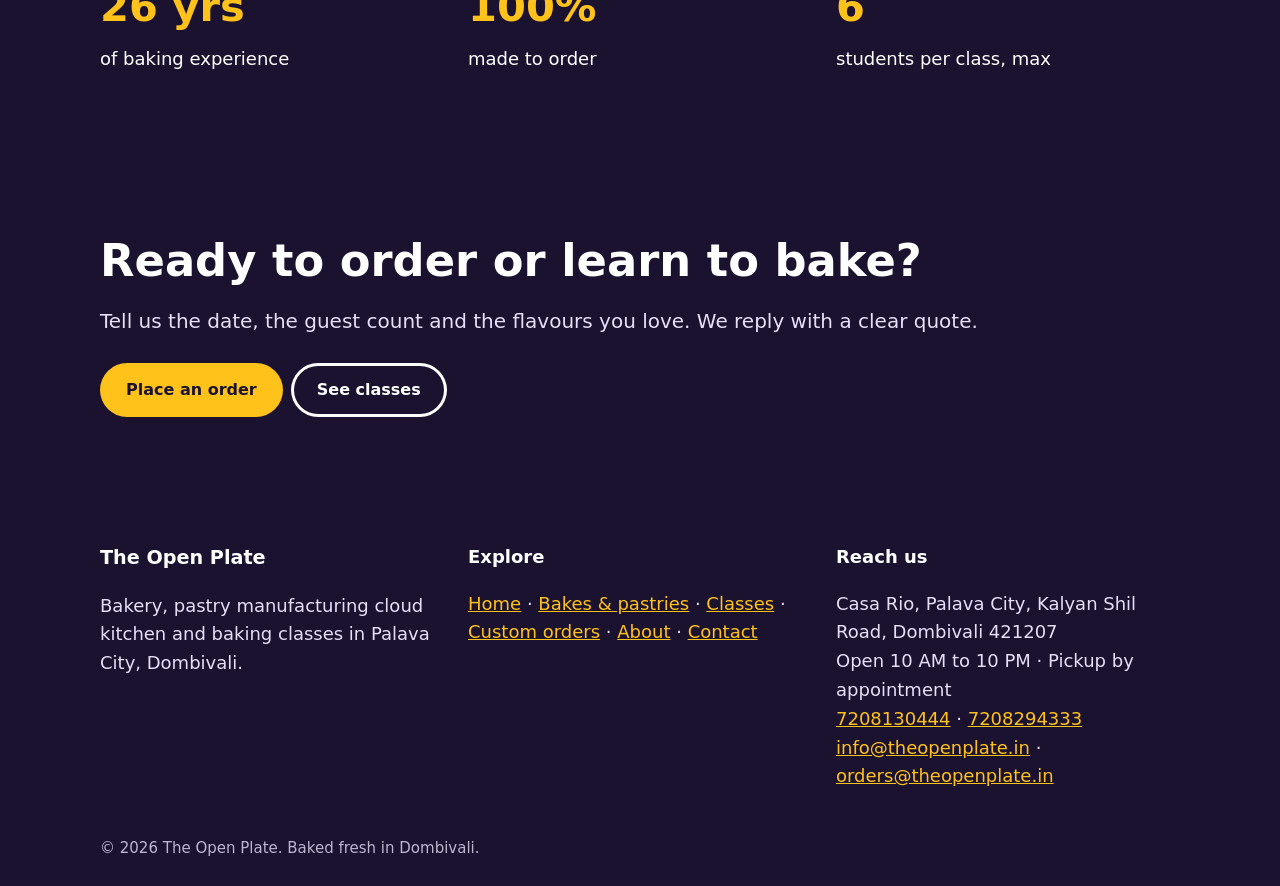
==== commit 02e1721e: "Update contact, delivery, class and about details from client" ====
--- a/about.html
+++ b/about.html
@@ -2,14 +2,14 @@
 <title>About The Open Plate | Dombivali cloud kitchen and baking school</title><meta name="description" content="The Open Plate is a Dombivali cloud kitchen that makes pastries and baked goods in small batches and teaches baking to home cooks."><link rel="stylesheet" href="assets.css"></head><body>
 <header><div class="wrap nav"><a class="brand" href="index.html">The Open <span>Plate</span></a>
 <button id="mb" aria-expanded="false" aria-controls="menu">Menu</button><nav aria-label="Main"><ul id="menu"><li><a href="index.html">Home</a></li><li><a href="menu.html">Bakes & pastries</a></li><li><a href="classes.html">Classes</a></li><li><a href="custom-orders.html">Custom orders</a></li><li><a href="about.html" aria-current=page>About</a></li><li><a href="contact.html">Contact</a></li></ul></nav></div></header>
-<main><section class="hero"><div class="wrap grid g2"><div><span class="chip">Our story</span><h1>Open kitchen. Open plate.</h1><p class="lead">We started in Dombivali with one oven and a belief that good pastry should not need a trip to South Mumbai. Today we run a full cloud kitchen supplying homes, cafes and event planners, and a classroom where anyone can learn the craft.</p></div><div class="ph c tall"><img src="https://images.unsplash.com/photo-1556911220-bff31c812dba?auto=format&fit=crop&w=1200&q=80" alt="The Open Plate baker rolling out pastry dough at the counter" loading="lazy" onerror="this.remove()"></div></div></section>
+<main><section class="hero"><div class="wrap grid g2"><div><span class="chip">Our story</span><h1>Open kitchen. Open plate.</h1><p class="lead">The Open Plate is new this year, started by Rahul Jadhav and Hemant Gadam with 26 years of baking experience behind it. We run a cloud kitchen in Palava City making pastries and baked goods for homes, cafes and events, and we teach the craft in our Top Test Kitchen class.</p></div><div class="ph c tall"><img src="https://images.unsplash.com/photo-1556911220-bff31c812dba?auto=format&fit=crop&w=1200&q=80" alt="The Open Plate baker rolling out pastry dough at the counter" loading="lazy" onerror="this.remove()"></div></div></section>
 <section class="alt"><div class="wrap"><h2>What we stand for</h2><div class="grid g3">
 <article class="card "><h3>Fresh over fancy</h3><p>Everything is baked to order. Nothing sits in a display for days.</p></article>
 <article class="card y"><h3>Honest ingredients</h3><p>Real butter and cream, proper chocolate, no artificial flavour shortcuts.</p></article>
 <article class="card t"><h3>Share the craft</h3><p>Our recipes are taught openly because every baker we train grows the community.</p></article></div></div></section>
-<section class="dark"><div class="wrap grid g3"><div><div class="stat">8</div><p>students per class, max</p></div><div><div class="stat">100%</div><p>made to order</p></div><div><div class="stat">30 days</div><p>of post-class support</p></div></div></section><section class="dark"><div class="wrap"><h2>Ready to order or learn to bake?</h2><p class="lead">Tell us the date, the guest count and the flavours you love. We reply with a clear quote.</p><a class="btn y" href="contact.html">Place an order</a><a class="btn o" href="classes.html">See classes</a></div></section></main>
-<footer><div class="wrap"><div class="grid g3"><div><strong style="color:#fff;font-size:1.2rem">The Open Plate</strong><p>Bakery, pastry manufacturing cloud kitchen and baking classes in Dombivali, Mumbai.</p></div>
+<section><div class="wrap"><h2>Meet the founders</h2><div class="grid g2"><article class="card"><h3>Rahul Jadhav</h3><p>Co-founder. <a href="mailto:rahul@theopenplate.in">rahul@theopenplate.in</a></p></article><article class="card y"><h3>Hemant Gadam</h3><p>Co-founder. <a href="mailto:hemant@theopenplate.in">hemant@theopenplate.in</a></p></article></div></div></section><section class="dark"><div class="wrap grid g3"><div><div class="stat">26 yrs</div><p>of baking experience</p></div><div><div class="stat">100%</div><p>made to order</p></div><div><div class="stat">6</div><p>students per class, max</p></div></div></section><section class="dark"><div class="wrap"><h2>Ready to order or learn to bake?</h2><p class="lead">Tell us the date, the guest count and the flavours you love. We reply with a clear quote.</p><a class="btn y" href="contact.html">Place an order</a><a class="btn o" href="classes.html">See classes</a></div></section></main>
+<footer><div class="wrap"><div class="grid g3"><div><strong style="color:#fff;font-size:1.2rem">The Open Plate</strong><p>Bakery, pastry manufacturing cloud kitchen and baking classes in Palava City, Dombivali.</p></div>
 <div><strong style="color:#fff">Explore</strong><p><a href="index.html">Home</a> · <a href="menu.html">Bakes & pastries</a> · <a href="classes.html">Classes</a> · <a href="custom-orders.html">Custom orders</a> · <a href="about.html">About</a> · <a href="contact.html">Contact</a></p></div>
-<div><strong style="color:#fff">Reach us</strong><p>Dombivali, Mumbai, Maharashtra<br><a href="mailto:hello@theopenplate.in">hello@theopenplate.in</a><br>Orders and class bookings by message or email</p></div></div>
+<div><strong style="color:#fff">Reach us</strong><p>Casa Rio, Palava City, Kalyan Shil Road, Dombivali 421207<br>Open 10 AM to 10 PM · Pickup by appointment<br><a href="tel:+917208130444">7208130444</a> · <a href="tel:+917208294333">7208294333</a><br><a href="mailto:info@theopenplate.in">info@theopenplate.in</a> · <a href="mailto:orders@theopenplate.in">orders@theopenplate.in</a></p></div></div>
 <small>© <span id="yr"></span> The Open Plate. Baked fresh in Dombivali.</small></div></footer>
 <script>document.getElementById("yr").textContent=new Date().getFullYear();var b=document.getElementById("mb"),m=document.getElementById("menu");b.onclick=function(){var o=m.classList.toggle("open");b.setAttribute("aria-expanded",o)}</script></body></html>
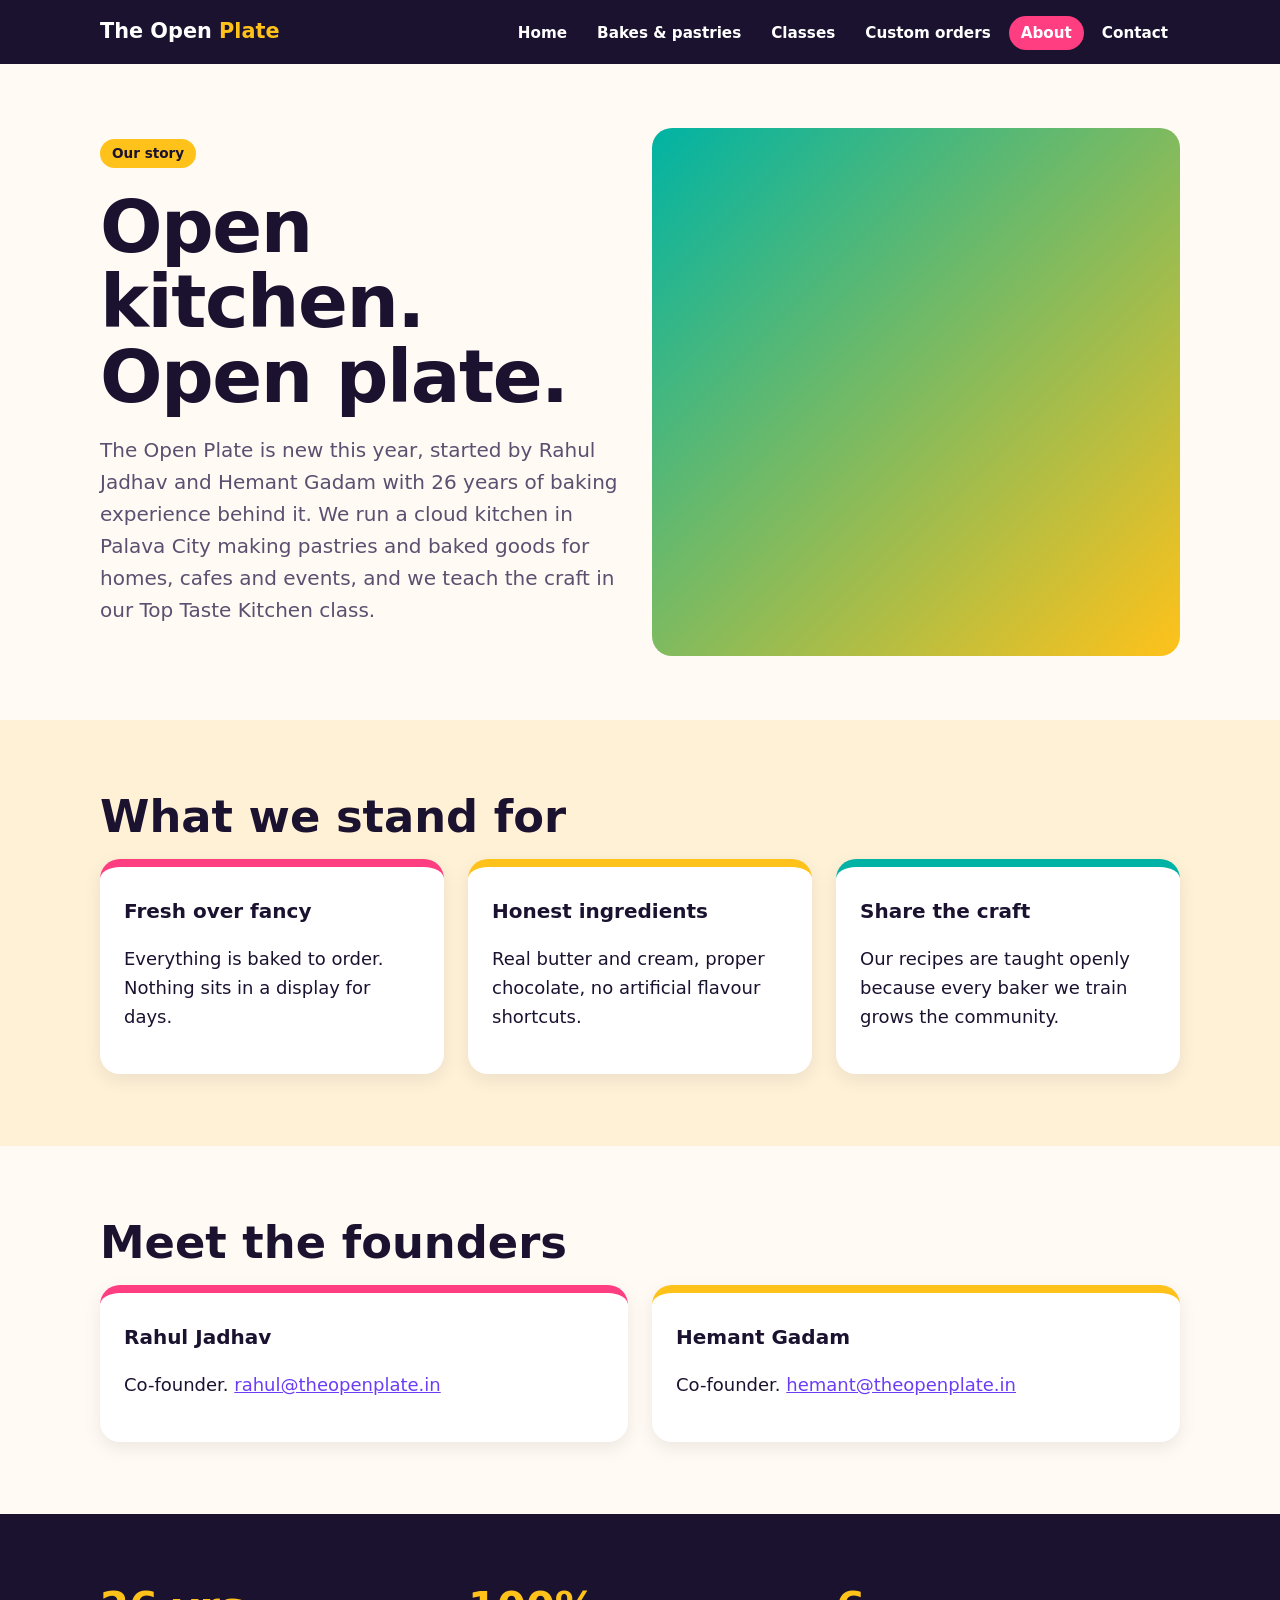
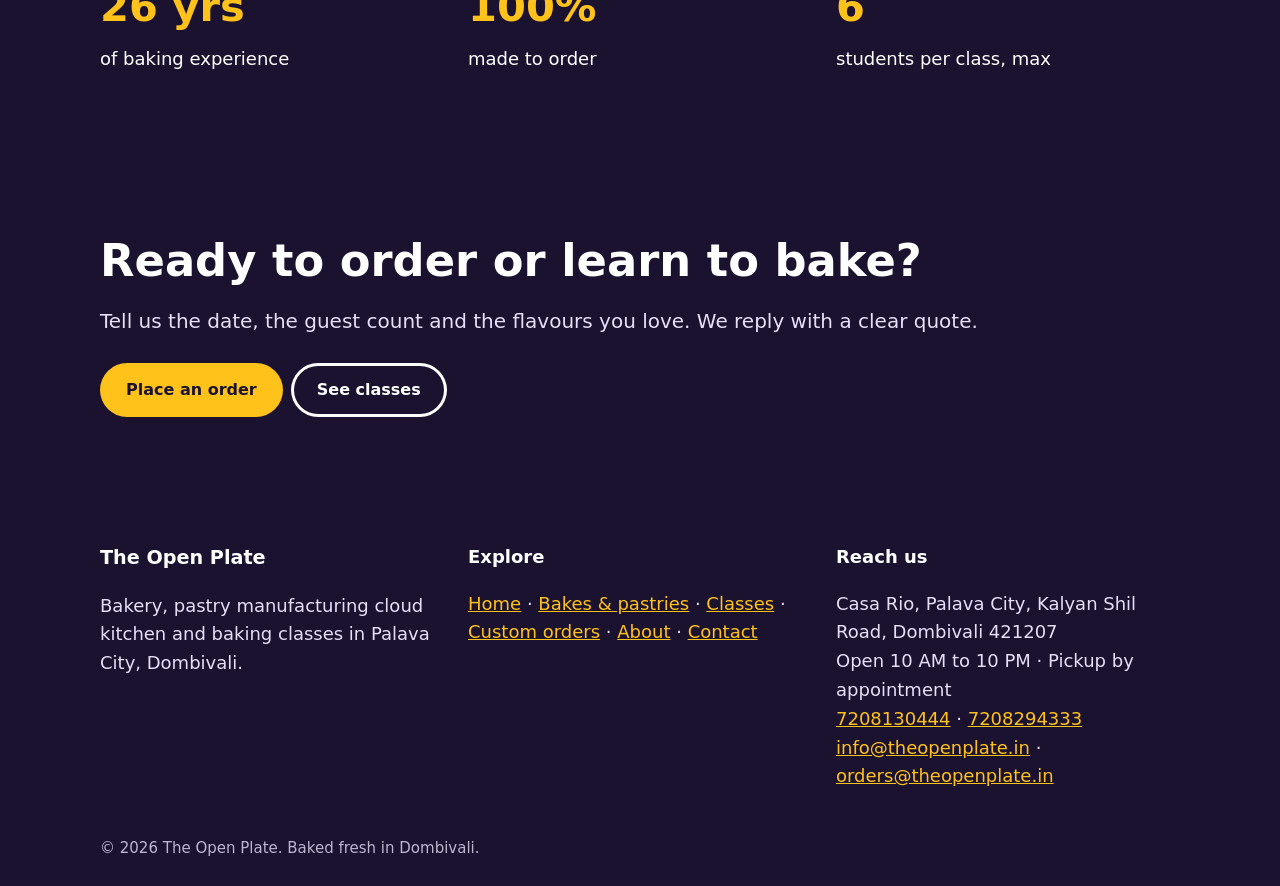
==== commit 46e76c36: "Rename class to Top Taste Kitchen" ====
--- a/about.html
+++ b/about.html
@@ -2,7 +2,7 @@
 <title>About The Open Plate | Dombivali cloud kitchen and baking school</title><meta name="description" content="The Open Plate is a Dombivali cloud kitchen that makes pastries and baked goods in small batches and teaches baking to home cooks."><link rel="stylesheet" href="assets.css"></head><body>
 <header><div class="wrap nav"><a class="brand" href="index.html">The Open <span>Plate</span></a>
 <button id="mb" aria-expanded="false" aria-controls="menu">Menu</button><nav aria-label="Main"><ul id="menu"><li><a href="index.html">Home</a></li><li><a href="menu.html">Bakes & pastries</a></li><li><a href="classes.html">Classes</a></li><li><a href="custom-orders.html">Custom orders</a></li><li><a href="about.html" aria-current=page>About</a></li><li><a href="contact.html">Contact</a></li></ul></nav></div></header>
-<main><section class="hero"><div class="wrap grid g2"><div><span class="chip">Our story</span><h1>Open kitchen. Open plate.</h1><p class="lead">The Open Plate is new this year, started by Rahul Jadhav and Hemant Gadam with 26 years of baking experience behind it. We run a cloud kitchen in Palava City making pastries and baked goods for homes, cafes and events, and we teach the craft in our Top Test Kitchen class.</p></div><div class="ph c tall"><img src="https://images.unsplash.com/photo-1556911220-bff31c812dba?auto=format&fit=crop&w=1200&q=80" alt="The Open Plate baker rolling out pastry dough at the counter" loading="lazy" onerror="this.remove()"></div></div></section>
+<main><section class="hero"><div class="wrap grid g2"><div><span class="chip">Our story</span><h1>Open kitchen. Open plate.</h1><p class="lead">The Open Plate is new this year, started by Rahul Jadhav and Hemant Gadam with 26 years of baking experience behind it. We run a cloud kitchen in Palava City making pastries and baked goods for homes, cafes and events, and we teach the craft in our Top Taste Kitchen class.</p></div><div class="ph c tall"><img src="https://images.unsplash.com/photo-1556911220-bff31c812dba?auto=format&fit=crop&w=1200&q=80" alt="The Open Plate baker rolling out pastry dough at the counter" loading="lazy" onerror="this.remove()"></div></div></section>
 <section class="alt"><div class="wrap"><h2>What we stand for</h2><div class="grid g3">
 <article class="card "><h3>Fresh over fancy</h3><p>Everything is baked to order. Nothing sits in a display for days.</p></article>
 <article class="card y"><h3>Honest ingredients</h3><p>Real butter and cream, proper chocolate, no artificial flavour shortcuts.</p></article>
